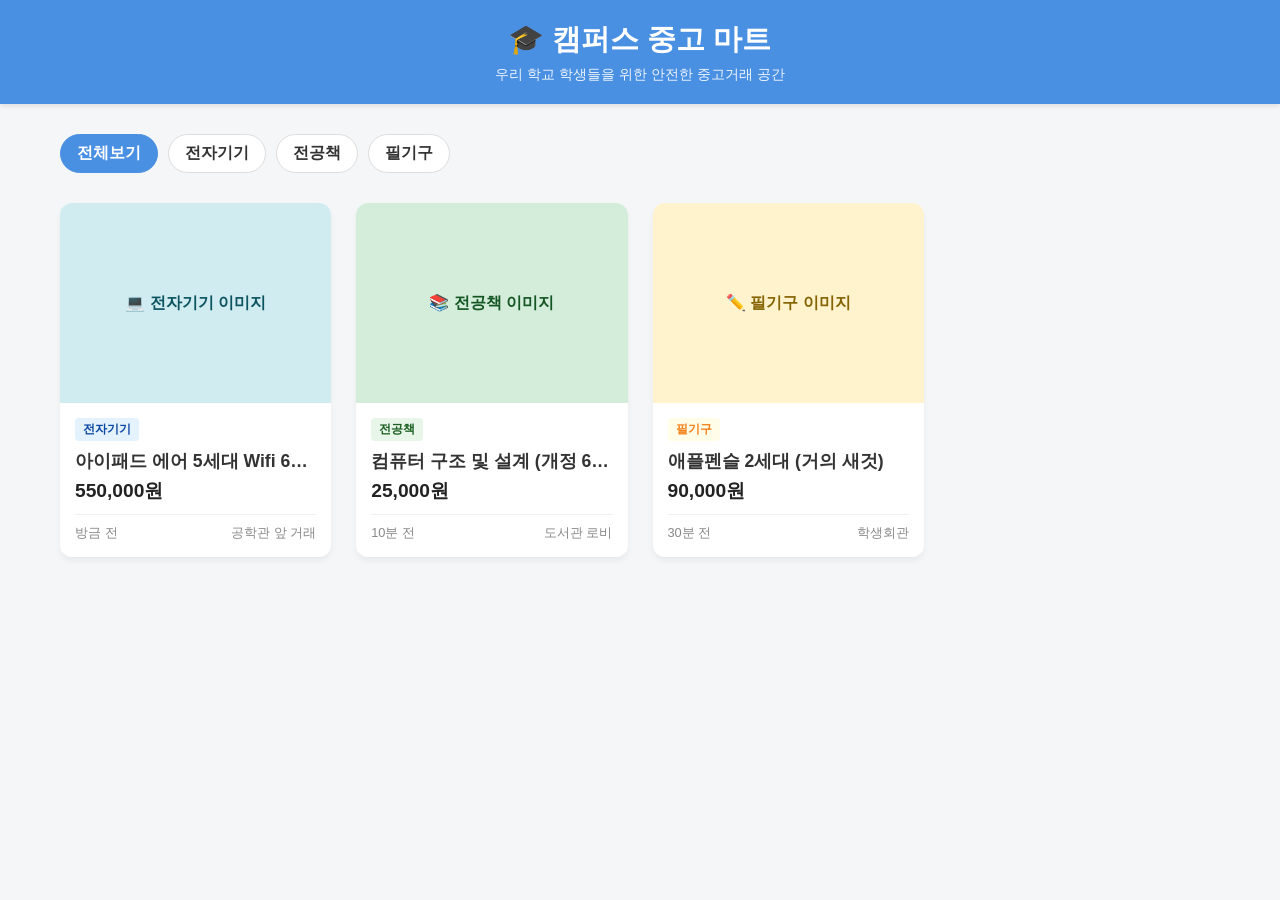
==== index.html @ 8ae3e101 "기본 프로젝트 파일 구조 생성" ====
<!DOCTYPE html>
<html lang="ko">
<head>
  <meta charset="UTF-8">
  <meta name="viewport" content="width=device-width, initial-scale=1.0">
  <title>캠퍼스 중고 마트</title>
  <link rel="stylesheet" href="css/style.css">
</head>
<body>

  <header>
    <h1>🎓 캠퍼스 중고 마트</h1>
    <p>우리 학교 학생들을 위한 안전한 중고거래 공간</p>
  </header>

  <div class="container">
    <div class="category-tabs">
      <div class="tab active">전체보기</div>
      <div class="tab">전자기기</div>
      <div class="tab">전공책</div>
      <div class="tab">필기구</div>
    </div>

    <div class="product-grid">
      <div class="product-card" data-category="전자기기">
        <div class="product-image">💻 전자기기 이미지</div>
        <div class="product-info">
          <span class="category-badge badge-electronic">전자기기</span>
          <h3 class="product-title">아이패드 에어 5세대 Wifi 64GB</h3>
          <div class="product-price">550,000원</div>
          <div class="product-meta">
            <span>방금 전</span>
            <span>공학관 앞 거래</span>
          </div>
        </div>
      </div>

      <div class="product-card" data-category="전공책">
        <div class="product-image">📚 전공책 이미지</div>
        <div class="product-info">
          <span class="category-badge badge-book">전공책</span>
          <h3 class="product-title">컴퓨터 구조 및 설계 (개정 6판)</h3>
          <div class="product-price">25,000원</div>
          <div class="product-meta">
            <span>10분 전</span>
            <span>도서관 로비</span>
          </div>
        </div>
      </div>

      <div class="product-card" data-category="필기구">
        <div class="product-image">✏️ 필기구 이미지</div>
        <div class="product-info">
          <span class="category-badge badge-pencil">필기구</span>
          <h3 class="product-title">애플펜슬 2세대 (거의 새것)</h3>
          <div class="product-price">90,000원</div>
          <div class="product-meta">
            <span>30분 전</span>
            <span>학생회관</span>
          </div>
        </div>
      </div>
    </div>
  </div>

  <script src="js/posts.js"></script>
</body>
</html>
---- css/style.css ----
* {
  margin: 0;
  padding: 0;
  box-sizing: border-box;
  font-family: 'Segoe UI', Tahoma, Geneva, Verdana, sans-serif;
}

body {
  background-color: #f5f6f7;
  color: #333;
}

header {
  background-color: #4A90E2;
  color: white;
  padding: 20px;
  text-align: center;
  box-shadow: 0 2px 5px rgba(0,0,0,0.1);
}

header h1 {
  font-size: 1.8rem;
  margin-bottom: 5px;
}

header p {
  font-size: 0.9rem;
  opacity: 0.9;
}

.container {
  max-width: 1200px;
  margin: 30px auto;
  padding: 0 20px;
}

.category-tabs {
  display: flex;
  gap: 10px;
  margin-bottom: 25px;
  overflow-x: auto;
  padding-bottom: 5px;
}

.tab {
  background-color: white;
  padding: 8px 16px;
  border-radius: 20px;
  border: 1px solid #ddd;
  font-weight: bold;
  cursor: pointer;
  white-space: nowrap;
  transition: all 0.2s;
}

.tab.active,
.tab:hover {
  background-color: #4A90E2;
  color: white;
  border-color: #4A90E2;
}

.product-grid {
  display: grid;
  grid-template-columns: repeat(auto-fill, minmax(250px, 1fr));
  gap: 25px;
}

.product-card {
  background-color: white;
  border-radius: 12px;
  overflow: hidden;
  box-shadow: 0 4px 6px rgba(0,0,0,0.05);
  transition: transform 0.2s, box-shadow 0.2s;
  cursor: pointer;
}

.product-card:hover {
  transform: translateY(-5px);
  box-shadow: 0 8px 15px rgba(0,0,0,0.1);
}

.product-image {
  width: 100%;
  height: 200px;
  background-color: #e9ecef;
  display: flex;
  align-items: center;
  justify-content: center;
  color: #adb5bd;
  font-weight: bold;
}

.product-card[data-category="전자기기"] .product-image {
  background-color: #d1ecf1;
  color: #0c5460;
}

.product-card[data-category="전공책"] .product-image {
  background-color: #d4edda;
  color: #155724;
}

.product-card[data-category="필기구"] .product-image {
  background-color: #fff3cd;
  color: #856404;
}

.product-info {
  padding: 15px;
}

.category-badge {
  display: inline-block;
  font-size: 0.75rem;
  padding: 3px 8px;
  border-radius: 4px;
  margin-bottom: 8px;
  font-weight: bold;
}

.badge-electronic {
  background-color: #e3f2fd;
  color: #0d47a1;
}

.badge-book {
  background-color: #e8f5e9;
  color: #1b5e20;
}

.badge-pencil {
  background-color: #fffde7;
  color: #f57f17;
}

.product-title {
  font-size: 1.1rem;
  font-weight: 600;
  margin-bottom: 5px;
  overflow: hidden;
  text-overflow: ellipsis;
  white-space: nowrap;
}

.product-price {
  font-size: 1.2rem;
  font-weight: bold;
  color: #222;
  margin-bottom: 10px;
}

.product-meta {
  display: flex;
  justify-content: space-between;
  font-size: 0.8rem;
  color: #888;
  border-top: 1px solid #f0f0f0;
  padding-top: 10px;
}
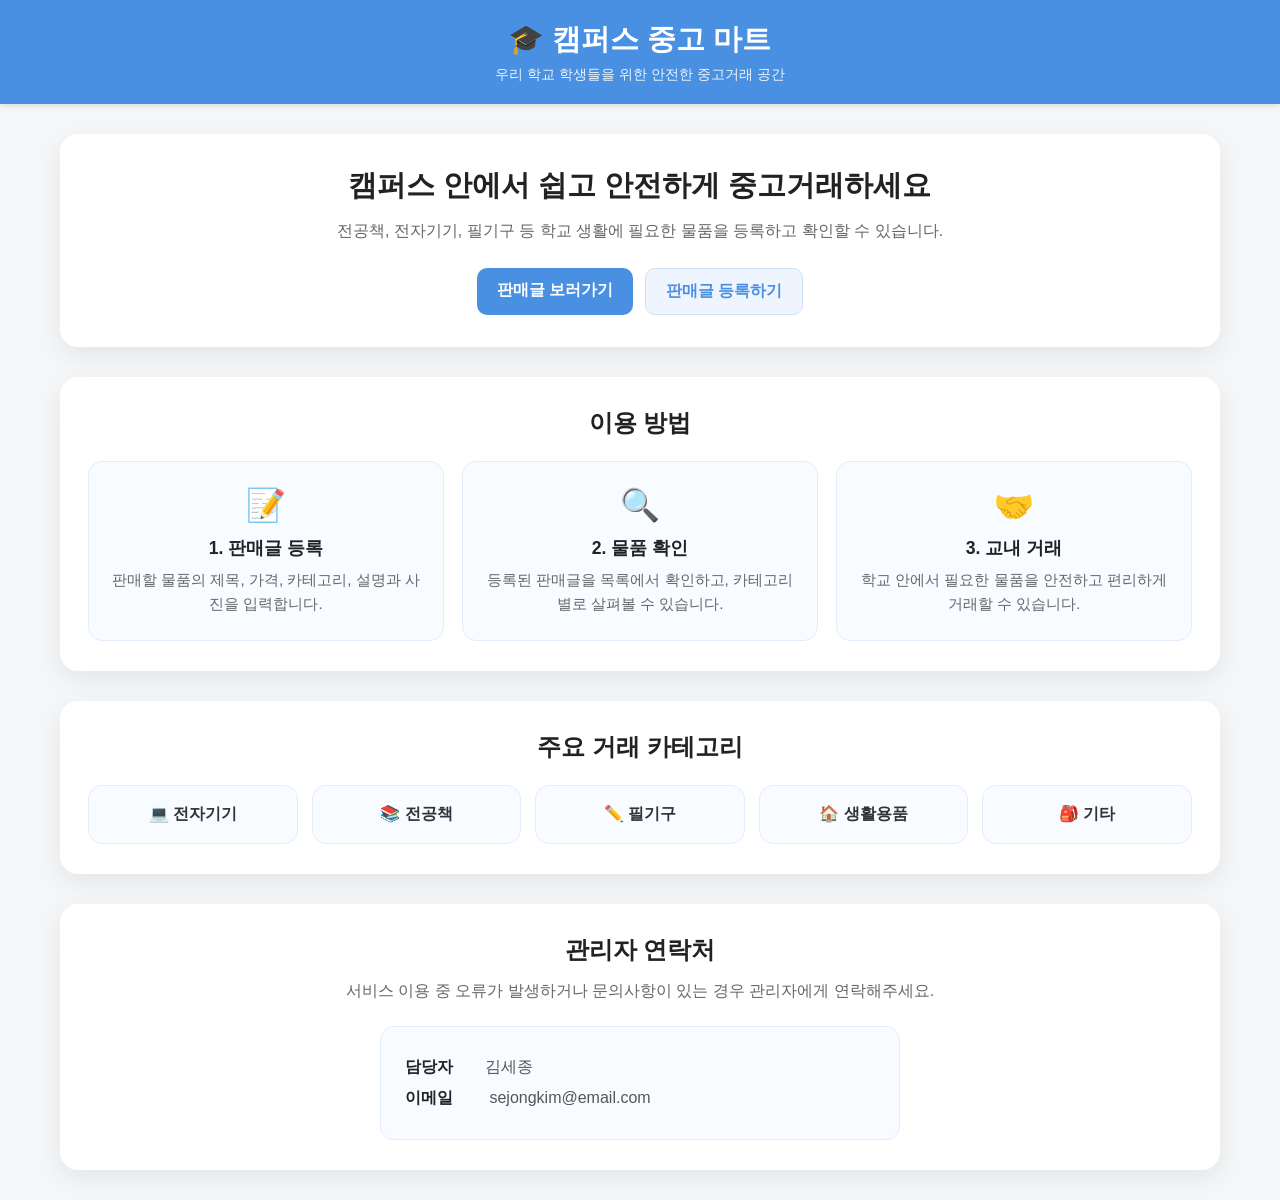
==== commit 8126e64f: "메인 홈페이지와 상품 등록 페이지 연결 및 메인 홈페이지 화면 개선" ====
--- a/index.html
+++ b/index.html
@@ -14,54 +14,64 @@
   </header>
 
   <div class="container">
-    <div class="category-tabs">
-      <div class="tab active">전체보기</div>
-      <div class="tab">전자기기</div>
-      <div class="tab">전공책</div>
-      <div class="tab">필기구</div>
+    <div class="main-intro">
+      <h2>캠퍼스 안에서 쉽고 안전하게 중고거래하세요</h2>
+      <p>
+        전공책, 전자기기, 필기구 등 학교 생활에 필요한 물품을 등록하고 확인할 수 있습니다.
+      </p>
+
+      <div class="main-buttons">
+        <a href="posts.html" class="main-btn primary-btn">판매글 보러가기</a>
+        <a href="post-new.html" class="main-btn secondary-btn">판매글 등록하기</a>
+      </div>
     </div>
+     <section class="guide-section">
+    <h2>이용 방법</h2>
 
-    <div class="product-grid">
-      <div class="product-card" data-category="전자기기">
-        <div class="product-image">💻 전자기기 이미지</div>
-        <div class="product-info">
-          <span class="category-badge badge-electronic">전자기기</span>
-          <h3 class="product-title">아이패드 에어 5세대 Wifi 64GB</h3>
-          <div class="product-price">550,000원</div>
-          <div class="product-meta">
-            <span>방금 전</span>
-            <span>공학관 앞 거래</span>
-          </div>
-        </div>
+    <div class="guide-grid">
+      <div class="guide-card">
+        <div class="guide-icon">📝</div>
+        <h3>1. 판매글 등록</h3>
+        <p>판매할 물품의 제목, 가격, 카테고리, 설명과 사진을 입력합니다.</p>
       </div>
 
-      <div class="product-card" data-category="전공책">
-        <div class="product-image">📚 전공책 이미지</div>
-        <div class="product-info">
-          <span class="category-badge badge-book">전공책</span>
-          <h3 class="product-title">컴퓨터 구조 및 설계 (개정 6판)</h3>
-          <div class="product-price">25,000원</div>
-          <div class="product-meta">
-            <span>10분 전</span>
-            <span>도서관 로비</span>
-          </div>
-        </div>
+      <div class="guide-card">
+        <div class="guide-icon">🔍</div>
+        <h3>2. 물품 확인</h3>
+        <p>등록된 판매글을 목록에서 확인하고, 카테고리별로 살펴볼 수 있습니다.</p>
       </div>
 
-      <div class="product-card" data-category="필기구">
-        <div class="product-image">✏️ 필기구 이미지</div>
-        <div class="product-info">
-          <span class="category-badge badge-pencil">필기구</span>
-          <h3 class="product-title">애플펜슬 2세대 (거의 새것)</h3>
-          <div class="product-price">90,000원</div>
-          <div class="product-meta">
-            <span>30분 전</span>
-            <span>학생회관</span>
-          </div>
-        </div>
+      <div class="guide-card">
+        <div class="guide-icon">🤝</div>
+        <h3>3. 교내 거래</h3>
+        <p>학교 안에서 필요한 물품을 안전하고 편리하게 거래할 수 있습니다.</p>
       </div>
     </div>
+  </section>
+
+  <div class="category-info-section">
+    <h2>주요 거래 카테고리</h2>
+
+    <div class="category-info-grid">
+      <div class="category-info-card">💻 전자기기</div>
+      <div class="category-info-card">📚 전공책</div>
+      <div class="category-info-card">✏️ 필기구</div>
+      <div class="category-info-card">🏠 생활용품</div>
+      <div class="category-info-card">🎒 기타</div>
+    </div>
   </div>
+  <section class="contact-section">
+  <h2>관리자 연락처</h2>
+  <p>
+    서비스 이용 중 오류가 발생하거나 문의사항이 있는 경우 관리자에게 연락해주세요.
+  </p>
+
+  <div class="contact-box">
+    <p><strong>담당자</strong>김세종</p>
+    <p><strong>이메일</strong> sejongkim@email.com</p>
+  </div>
+</section>
+</div>  
 
   <script src="js/posts.js"></script>
 </body>
--- a/css/style.css
+++ b/css/style.css
@@ -157,4 +157,533 @@
   color: #888;
   border-top: 1px solid #f0f0f0;
   padding-top: 10px;
+}
+
+/* ===== 판매글 목록 상단 영역 ===== */
+
+.product-img {
+  width: 100%;
+  height: 100%;
+  object-fit: cover;
+}
+
+.detail-img {
+  width: 100%;
+  height: 100%;
+  object-fit: cover;
+  border-radius: 16px;
+}
+
+.page-top {
+  display: flex;
+  justify-content: space-between;
+  align-items: center;
+  margin-bottom: 28px;
+  padding: 22px 24px;
+  background-color: white;
+  border-radius: 16px;
+  box-shadow: 0 6px 18px rgba(0,0,0,0.06);
+}
+
+.page-top h2 {
+  font-size: 1.6rem;
+  color: #222;
+}
+
+.write-btn {
+  display: inline-block;
+  background-color: #4A90E2;
+  color: white;
+  padding: 11px 18px;
+  border-radius: 10px;
+  text-decoration: none;
+  font-weight: bold;
+  transition: background-color 0.2s, transform 0.2s;
+}
+
+.write-btn:hover {
+  background-color: #357ABD;
+  transform: translateY(-2px);
+}
+
+/* ===== 메인 페이지 소개 영역 ===== */
+
+.main-intro {
+  margin-bottom: 30px;
+  padding: 32px 28px;
+  background-color: white;
+  border-radius: 18px;
+  text-align: center;
+  box-shadow: 0 8px 24px rgba(0,0,0,0.07);
+}
+
+.main-intro h2 {
+  margin-bottom: 12px;
+  font-size: 1.8rem;
+  color: #222;
+}
+
+.main-intro p {
+  margin-bottom: 24px;
+  color: #666;
+  line-height: 1.6;
+}
+
+.main-buttons {
+  display: flex;
+  justify-content: center;
+  gap: 12px;
+  flex-wrap: wrap;
+}
+
+.main-btn {
+  display: inline-block;
+  padding: 12px 20px;
+  border-radius: 10px;
+  text-decoration: none;
+  font-weight: bold;
+  transition: background-color 0.2s, transform 0.2s;
+}
+
+.primary-btn {
+  background-color: #4A90E2;
+  color: white;
+}
+
+.primary-btn:hover {
+  background-color: #357ABD;
+  transform: translateY(-2px);
+}
+
+.secondary-btn {
+  background-color: #eef5ff;
+  color: #4A90E2;
+  border: 1px solid #cfe0f7;
+}
+
+.secondary-btn:hover {
+  background-color: #dcecff;
+  transform: translateY(-2px);
+}
+
+@media (max-width: 768px) {
+  .main-buttons {
+    flex-direction: column;
+  }
+
+  .main-btn {
+    width: 100%;
+  }
+}
+
+/* ===== 메인 페이지 이용 방법 영역 ===== */
+
+.guide-section,
+.category-info-section {
+  margin-top: 30px;
+  padding: 30px 28px;
+  background-color: white;
+  border-radius: 18px;
+  box-shadow: 0 8px 24px rgba(0,0,0,0.07);
+}
+
+.guide-section h2,
+.category-info-section h2 {
+  margin-bottom: 22px;
+  text-align: center;
+  font-size: 1.5rem;
+  color: #222;
+}
+
+.guide-grid {
+  display: grid;
+  grid-template-columns: repeat(3, 1fr);
+  gap: 18px;
+}
+
+.guide-card {
+  padding: 24px 18px;
+  text-align: center;
+  background-color: #f8fbff;
+  border: 1px solid #e3edf9;
+  border-radius: 14px;
+}
+
+.guide-icon {
+  margin-bottom: 12px;
+  font-size: 2rem;
+}
+
+.guide-card h3 {
+  margin-bottom: 8px;
+  font-size: 1.1rem;
+  color: #222;
+}
+
+.guide-card p {
+  color: #666;
+  font-size: 0.95rem;
+  line-height: 1.6;
+}
+
+.category-info-grid {
+  display: grid;
+  grid-template-columns: repeat(auto-fit, minmax(160px, 1fr));
+  gap: 14px;
+}
+
+.category-info-card {
+  padding: 18px 14px;
+  text-align: center;
+  background-color: #f8fbff;
+  border: 1px solid #e3edf9;
+  border-radius: 14px;
+  font-weight: bold;
+  color: #333;
+}
+
+@media (max-width: 768px) {
+  .guide-grid {
+    grid-template-columns: 1fr;
+  }
+}
+
+/* ===== 메인 페이지 특징 영역 ===== */
+
+.feature-section {
+  margin-top: 30px;
+  padding: 30px 28px;
+  background-color: white;
+  border-radius: 18px;
+  box-shadow: 0 8px 24px rgba(0,0,0,0.07);
+}
+
+.feature-section h2 {
+  margin-bottom: 22px;
+  text-align: center;
+  font-size: 1.5rem;
+  color: #222;
+}
+
+.feature-grid {
+  display: grid;
+  grid-template-columns: repeat(3, 1fr);
+  gap: 18px;
+}
+
+.feature-card {
+  padding: 22px 18px;
+  background-color: #f8fbff;
+  border: 1px solid #e3edf9;
+  border-radius: 14px;
+}
+
+.feature-card h3 {
+  margin-bottom: 10px;
+  font-size: 1.1rem;
+  color: #222;
+}
+
+.feature-card p {
+  color: #666;
+  font-size: 0.95rem;
+  line-height: 1.6;
+}
+
+/* ===== 관리자 연락처 영역 ===== */
+
+.contact-section {
+  margin-top: 30px;
+  padding: 30px 28px;
+  background-color: white;
+  border-radius: 18px;
+  box-shadow: 0 8px 24px rgba(0,0,0,0.07);
+  text-align: center;
+}
+
+.contact-section h2 {
+  margin-bottom: 12px;
+  font-size: 1.5rem;
+  color: #222;
+}
+
+.contact-section > p {
+  margin-bottom: 22px;
+  color: #666;
+  line-height: 1.6;
+}
+
+.contact-box {
+  max-width: 520px;
+  margin: 0 auto;
+  padding: 20px 24px;
+  background-color: #f8fbff;
+  border: 1px solid #e3edf9;
+  border-radius: 14px;
+  text-align: left;
+}
+
+.contact-box p {
+  margin: 10px 0;
+  color: #555;
+}
+
+.contact-box strong {
+  display: inline-block;
+  min-width: 80px;
+  color: #222;
+}
+
+/* ===== 판매글 등록 / 수정 폼 ===== */
+
+.form-box {
+  max-width: 720px;
+  margin: 0 auto;
+  background-color: white;
+  padding: 34px;
+  border-radius: 18px;
+  box-shadow: 0 8px 24px rgba(0,0,0,0.08);
+}
+
+.form-box h2 {
+  margin-bottom: 24px;
+  font-size: 1.6rem;
+  color: #222;
+}
+
+.form-box label {
+  display: block;
+  margin: 16px 0 7px;
+  font-weight: bold;
+  color: #333;
+}
+
+.form-box input,
+.form-box select,
+.form-box textarea {
+  width: 100%;
+  padding: 13px 14px;
+  border: 1px solid #d8dee6;
+  border-radius: 10px;
+  font-size: 1rem;
+  background-color: #fbfcfd;
+  transition: border-color 0.2s, box-shadow 0.2s, background-color 0.2s;
+}
+
+.form-box input:focus,
+.form-box select:focus,
+.form-box textarea:focus {
+  outline: none;
+  border-color: #4A90E2;
+  box-shadow: 0 0 0 3px rgba(74,144,226,0.14);
+  background-color: white;
+}
+
+.form-box textarea {
+  resize: vertical;
+  min-height: 140px;
+}
+
+.submit-btn,
+.cancel-btn,
+.delete-btn {
+  margin-top: 22px;
+  padding: 11px 18px;
+  border: none;
+  border-radius: 10px;
+  font-weight: bold;
+  cursor: pointer;
+  transition: background-color 0.2s, transform 0.2s;
+}
+
+.submit-btn {
+  background-color: #4A90E2;
+  color: white;
+}
+
+.submit-btn:hover {
+  background-color: #357ABD;
+  transform: translateY(-2px);
+}
+
+.cancel-btn {
+  background-color: #e9ecef;
+  color: #333;
+}
+
+.cancel-btn:hover {
+  background-color: #d8dde2;
+}
+
+.delete-btn {
+  background-color: #e74c3c;
+  color: white;
+}
+
+.delete-btn:hover {
+  background-color: #c0392b;
+  transform: translateY(-2px);
+}
+
+.back-link {
+  display: inline-block;
+  margin-top: 22px;
+  color: #4A90E2;
+  text-decoration: none;
+  font-weight: bold;
+}
+
+.back-link:hover {
+  text-decoration: underline;
+}
+
+/* ===== 판매글 목록 상태 표시 ===== */
+
+.empty-message {
+  grid-column: 1 / -1;
+  background-color: white;
+  padding: 56px 24px;
+  text-align: center;
+  color: #777;
+  border-radius: 16px;
+  border: 1px dashed #ccd6e0;
+  font-size: 1rem;
+}
+
+.status-badge {
+  display: inline-block;
+  font-size: 0.75rem;
+  padding: 3px 8px;
+  border-radius: 999px;
+  margin-left: 6px;
+  margin-bottom: 8px;
+  font-weight: bold;
+  background-color: #f1f3f5;
+  color: #555;
+}
+
+.badge-etc {
+  background-color: #f3e5f5;
+  color: #6a1b9a;
+}
+
+/* ===== 판매글 상세 페이지 ===== */
+
+.detail-box {
+  display: grid;
+  grid-template-columns: 1fr 1.15fr;
+  gap: 34px;
+  background-color: white;
+  padding: 34px;
+  border-radius: 18px;
+  box-shadow: 0 8px 24px rgba(0,0,0,0.08);
+}
+
+.detail-image {
+  min-height: 360px;
+  background: linear-gradient(135deg, #eaf3ff, #f5f8fc);
+  display: flex;
+  align-items: center;
+  justify-content: center;
+  color: #8a98a8;
+  font-weight: bold;
+  border-radius: 16px;
+  font-size: 1.1rem;
+  overflow: hidden;
+}
+
+.detail-info h2 {
+  margin: 18px 0 10px;
+  font-size: 2rem;
+  line-height: 1.35;
+  color: #222;
+}
+
+.detail-price {
+  font-size: 1.8rem;
+  font-weight: bold;
+  color: #111;
+  margin-bottom: 24px;
+}
+
+.detail-info p {
+  margin: 9px 0;
+  color: #555;
+}
+
+.detail-info strong {
+  display: inline-block;
+  min-width: 70px;
+  color: #222;
+}
+
+.detail-description {
+  margin-top: 26px;
+  padding-top: 22px;
+  border-top: 1px solid #edf0f3;
+}
+
+.detail-description h3 {
+  margin-bottom: 12px;
+  font-size: 1.2rem;
+}
+
+.detail-description p {
+  line-height: 1.7;
+  white-space: pre-wrap;
+}
+
+.detail-buttons {
+  margin-top: 28px;
+  display: flex;
+  gap: 10px;
+  align-items: center;
+  flex-wrap: wrap;
+}
+
+.hidden {
+  display: none;
+}
+
+/* ===== 반응형 ===== */
+
+@media (max-width: 768px) {
+  .detail-box {
+    grid-template-columns: 1fr;
+    padding: 24px;
+  }
+
+  .detail-image {
+    min-height: 240px;
+  }
+
+  .page-top {
+    flex-direction: column;
+    align-items: flex-start;
+    gap: 14px;
+  }
+
+  .write-btn {
+    width: 100%;
+    text-align: center;
+  }
+
+  .form-box {
+    padding: 24px;
+  }
+
+  .submit-btn,
+  .cancel-btn,
+  .delete-btn {
+    width: 100%;
+  }
+
+  .detail-buttons {
+    flex-direction: column;
+    align-items: stretch;
+  }
+
+  .detail-buttons .back-link {
+    text-align: center;
+  }
 }
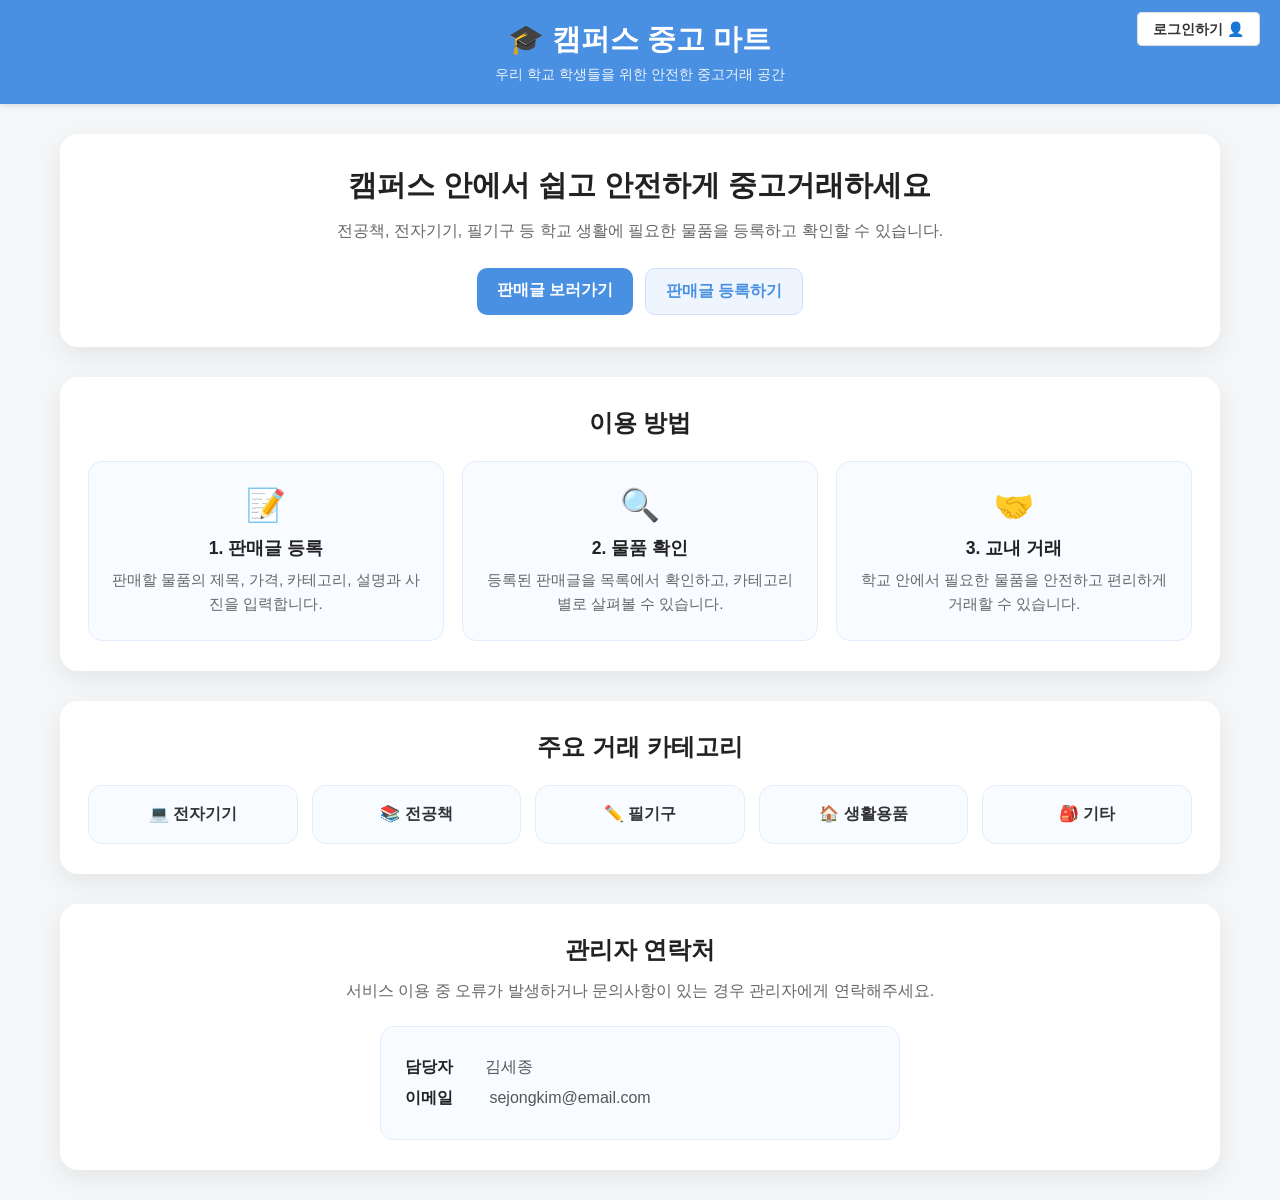
==== commit d1e5adc1: "add_login button" ====
--- a/index.html
+++ b/index.html
@@ -8,14 +8,17 @@
 </head>
 <body>
 
-  <header>
+  <header style="position: relative;">
+    <div style="position: absolute; top: 20px; right: 20px;">
+      <a href="login.html" style="text-decoration: none; color: #333; font-weight: bold; background: #fff; padding: 8px 15px; border-radius: 5px; border: 1px solid #ddd; font-size: 14px;">로그인하기 👤</a>
+    </div>
+
     <h1>🎓 캠퍼스 중고 마트</h1>
     <p>우리 학교 학생들을 위한 안전한 중고거래 공간</p>
   </header>
 
   <div class="container">
-    <div class="main-intro">
-      <h2>캠퍼스 안에서 쉽고 안전하게 중고거래하세요</h2>
+    <div class="main-intro">   <h2>캠퍼스 안에서 쉽고 안전하게 중고거래하세요</h2>
       <p>
         전공책, 전자기기, 필기구 등 학교 생활에 필요한 물품을 등록하고 확인할 수 있습니다.
       </p>
@@ -25,8 +28,7 @@
         <a href="post-new.html" class="main-btn secondary-btn">판매글 등록하기</a>
       </div>
     </div>
-     <section class="guide-section">
-    <h2>이용 방법</h2>
+     <section class="guide-section">  <h2>이용 방법</h2>
 
     <div class="guide-grid">
       <div class="guide-card">
@@ -49,7 +51,7 @@
     </div>
   </section>
 
-  <div class="category-info-section">
+   <div class="category-info-section"> 
     <h2>주요 거래 카테고리</h2>
 
     <div class="category-info-grid">
@@ -60,6 +62,7 @@
       <div class="category-info-card">🎒 기타</div>
     </div>
   </div>
+
   <section class="contact-section">
   <h2>관리자 연락처</h2>
   <p>
--- a/css/style.css
+++ b/css/style.css
@@ -686,4 +686,44 @@
   .detail-buttons .back-link {
     text-align: center;
   }
+}
+
+/* 검색창 컨테이너 */
+.search-container {
+  display: flex;
+  justify-content: center;
+  margin: 20px 0;
+  gap: 10px;
+}
+
+/* 검색 입력 필드 */
+#searchInput {
+  width: 100%;
+  max-width: 400px;
+  padding: 12px 16px;
+  font-size: 14px;
+  border: 1px solid #ddd;
+  border-radius: 25px; /* 카테고리 탭처럼 둥글게 */
+  outline: none;
+  transition: border-color 0.3s;
+}
+
+#searchInput:focus {
+  border-color: #4a90e2; /* 포커스 시 강조 컬러 */
+}
+
+/* 검색 버튼 */
+#searchBtn {
+  padding: 0 20px;
+  font-size: 14px;
+  background-color: #4a90e2;
+  color: white;
+  border: none;
+  border-radius: 25px;
+  cursor: pointer;
+  transition: background-color 0.3s;
+}
+
+#searchBtn:hover {
+  background-color: #357abd;
 }
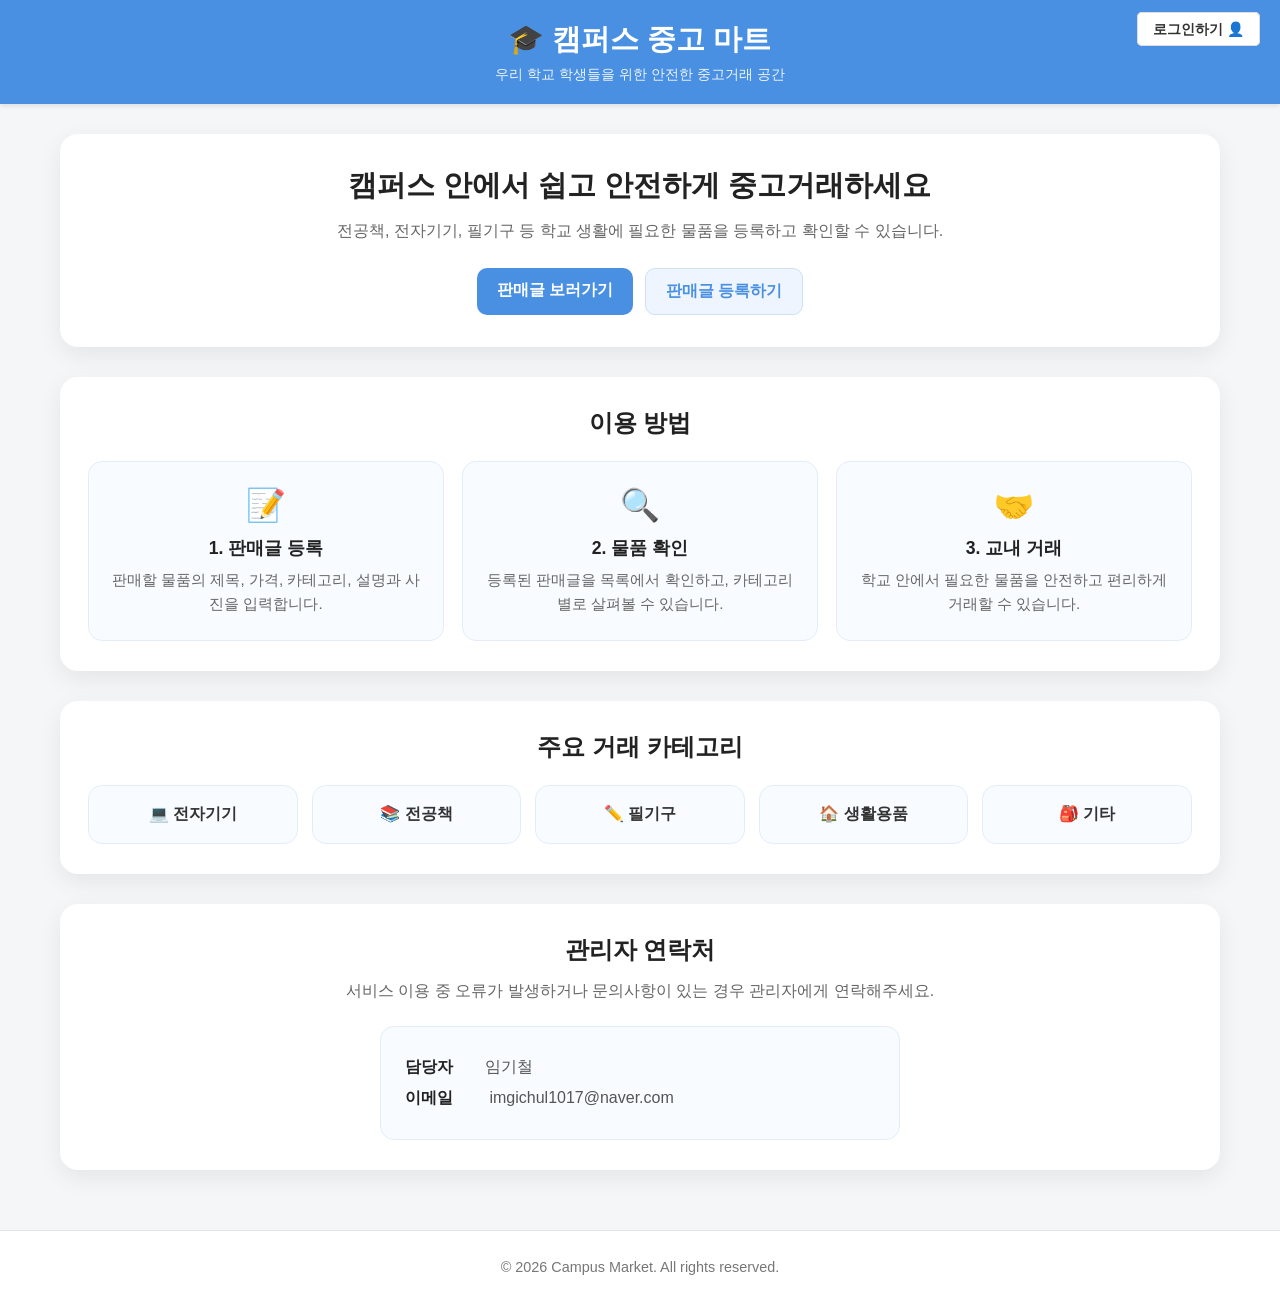
==== commit 464bdadc: "issue 해결: 가격 단위 조정 및 copyright 문구 추가" ====
--- a/index.html
+++ b/index.html
@@ -70,12 +70,17 @@
   </p>
 
   <div class="contact-box">
-    <p><strong>담당자</strong>김세종</p>
-    <p><strong>이메일</strong> sejongkim@email.com</p>
+    <p><strong>담당자</strong>임기철</p>
+    <p><strong>이메일</strong> imgichul1017@naver.com</p>
   </div>
 </section>
 </div>  
 
+  <footer class="footer">
+    <p>© 2026 Campus Market. All rights reserved.</p>
+  </footer>
+
   <script src="js/posts.js"></script>
+  <script src="js/auth.js"></script>
 </body>
 </html>
--- a/css/style.css
+++ b/css/style.css
@@ -645,6 +645,22 @@
   display: none;
 }
 
+/* ===== Footer ===== */
+
+.footer {
+  margin-top: 60px;
+  padding: 24px 20px;
+  text-align: center;
+  color: #777;
+  background-color: white;
+  border-top: 1px solid #e5e5e5;
+}
+
+.footer p {
+  margin: 4px 0;
+  font-size: 0.9rem;
+}
+
 /* ===== 반응형 ===== */
 
 @media (max-width: 768px) {
@@ -726,4 +742,175 @@
 
 #searchBtn:hover {
   background-color: #357abd;
+}
+
+/* 검색창 전체 컨테이너 정렬 */
+.search-container {
+  display: flex;
+  justify-content: center;
+  margin: 20px 0;
+}
+
+/* 검색창+버튼들을 한 줄로 묶어주는 박스 */
+.search-box {
+  display: flex;
+  align-items: center;
+  gap: 10px; /* 요소 사이의 간격 균일하게 */
+  width: 100%;
+  max-width: 600px; /* 버튼이 추가되었으므로 전체 가로폭을 조금 넓힘 */
+}
+
+/* 검색 입력 필드 */
+#searchInput {
+  flex: 1;
+  padding: 12px 16px;
+  font-size: 14px;
+  border: 1px solid #ddd;
+  border-radius: 25px;
+  outline: none;
+  box-sizing: border-box;
+}
+
+/* 파란색 검색 버튼 */
+#searchBtn {
+  padding: 12px 20px; /* 입력창과 높이를 똑같이 맞춤 */
+  font-size: 14px;
+  background-color: #4a90e2;
+  color: white;
+  border: none;
+  border-radius: 25px;
+  cursor: pointer;
+  white-space: nowrap; /* 텍스트가 줄바꿈되지 않도록 고정 */
+}
+
+#searchBtn:hover {
+  background-color: #357abd;
+}
+
+/* 🛠️ 흰색 상세 검색 버튼 (검색 버튼과 동일한 크기/높이/둥글기) */
+.filter-toggle-btn {
+  padding: 12px 20px; /* 검색 버튼과 완벽히 동일한 크기 지정 */
+  font-size: 14px;
+  background-color: white;
+  color: #333;
+  border: 1px solid #ddd; /* 흰색 버튼이므로 테두리 부여 */
+  border-radius: 25px;
+  cursor: pointer;
+  white-space: nowrap;
+  box-sizing: border-box;
+}
+
+.filter-toggle-btn:hover {
+  background-color: #f5f5f5;
+  border-color: #b9b9b9;
+}
+
+/* --- 아래는 상세 패널 스타일 --- */
+.filter-panel {
+  background-color: white;
+  border: 1px solid #e0e0e0;
+  border-radius: 12px;
+  padding: 20px;
+  margin: 15px auto 25px auto;
+  max-width: 800px;
+  width: 100%; /* 부모 컨테이너 크기에 맞춤 */
+  box-shadow: 0 4px 6px rgba(0, 0, 0, 0.05);
+  box-sizing: border-box; /* 패딩이 박스 크기를 벗어나지 않도록 설정 */
+}
+
+.filter-panel.hidden {
+  display: none;
+}
+
+.filter-row {
+  display: flex;
+  flex-wrap: wrap;
+  gap: 20px;
+  margin-bottom: 15px;
+}
+
+.filter-group {
+  flex: 1;
+  min-width: 200px;
+  display: flex;
+  flex-direction: column;
+  gap: 8px;
+  box-sizing: border-box;
+}
+
+.filter-group label {
+  font-size: 13px;
+  font-weight: bold;
+  color: #666;
+}
+/* ⚡ 핵심 수정: padding이 가로폭(100%)을 터트리지 않도록 
+border-box 명시 */
+.filter-group select,
+.filter-group input {
+  width: 100%;
+  padding: 10px;
+  font-size: 14px;
+  border: 1px solid #ddd;
+  border-radius: 6px;
+  outline: none;
+  box-sizing: border-box; /* padding이 박스 크기를 벗어나지 않도록 설정 */
+}
+
+.range-inputs {
+  display: flex;
+  align-items: center;
+  gap: 8px;
+  width: 100%;
+}
+
+.range-inputs input {
+  flex: 1;         /* 부모 너비를 균등하게 반반씩 나눠 갖도록 설정 */
+  min-width: 0;    /* 브라우저 기본 width를 무시하고 flex가 지정한 크기에 맞춤 */
+  padding: 10px;
+  font-size: 14px;
+  border: 1px solid #ddd;
+  border-radius: 6px;
+  outline: none;
+  box-sizing: border-box; /* ⚡ 패딩과 테두리가 input 너비에 포함되도록 설정 */
+}
+.range-inputs span {
+  color: #999;
+  flex-shrink: 0; /* ~ 기호가 찌그러지지 않도록 고정 */
+}
+
+.filter-actions {
+  display: flex;
+  justify-content: flex-end;
+  gap: 10px;
+  border-top: 1px solid #f0f0f0;
+  padding-top: 15px;
+}
+
+.filter-actions button {
+  padding: 8px 16px;
+  font-size: 13px;
+  border-radius: 6px;
+  cursor: pointer;
+  border: none;
+}
+
+.reset-btn {
+  background-color: #f5f5f5;
+  color: #666;
+}
+
+.apply-btn {
+  background-color: #4a90e2;
+  color: white;
+}
+
+/* input[type="number"]에서 기본 화살표 숨기기 */
+.range-inputs input::-webkit-outer-spin-button,
+.range-inputs input::-webkit-inner-spin-button {
+  -webkit-appearance: none;
+  margin: 0;
+}
+/* 파이어폭스용 브라우저 대응 */
+.range-inputs input[type="number"] {
+  -moz-appearance: textfield;
 }
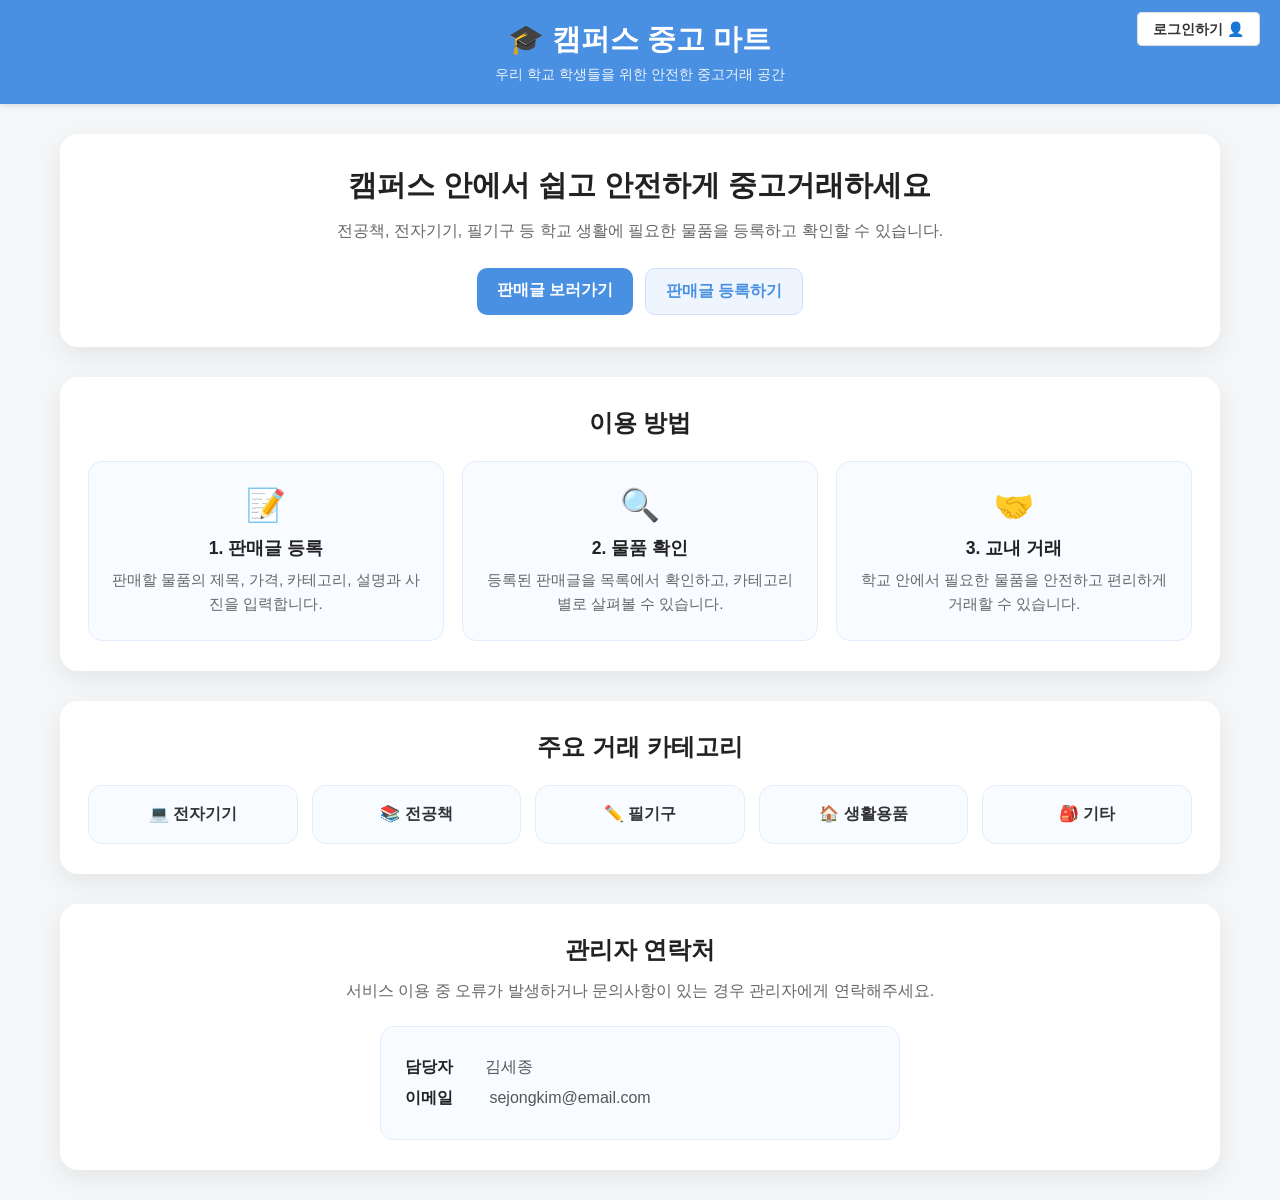
==== commit a71e8cc0: "index파일에 auth.js 경로 추가" ====
--- a/index.html
+++ b/index.html
@@ -9,7 +9,7 @@
 <body>
 
   <header style="position: relative;">
-    <div style="position: absolute; top: 20px; right: 20px;">
+    <div id="authArea" style="position: absolute; top: 20px; right: 20px;">
       <a href="login.html" style="text-decoration: none; color: #333; font-weight: bold; background: #fff; padding: 8px 15px; border-radius: 5px; border: 1px solid #ddd; font-size: 14px;">로그인하기 👤</a>
     </div>
 
@@ -18,7 +18,8 @@
   </header>
 
   <div class="container">
-    <div class="main-intro">   <h2>캠퍼스 안에서 쉽고 안전하게 중고거래하세요</h2>
+    <div class="main-intro">
+      <h2>캠퍼스 안에서 쉽고 안전하게 중고거래하세요</h2>
       <p>
         전공책, 전자기기, 필기구 등 학교 생활에 필요한 물품을 등록하고 확인할 수 있습니다.
       </p>
@@ -28,59 +29,54 @@
         <a href="post-new.html" class="main-btn secondary-btn">판매글 등록하기</a>
       </div>
     </div>
-     <section class="guide-section">  <h2>이용 방법</h2>
+    
+    <section class="guide-section">
+      <h2>이용 방법</h2>
+      <div class="guide-grid">
+        <div class="guide-card">
+          <div class="guide-icon">📝</div>
+          <h3>1. 판매글 등록</h3>
+          <p>판매할 물품의 제목, 가격, 카테고리, 설명과 사진을 입력합니다.</p>
+        </div>
 
-    <div class="guide-grid">
-      <div class="guide-card">
-        <div class="guide-icon">📝</div>
-        <h3>1. 판매글 등록</h3>
-        <p>판매할 물품의 제목, 가격, 카테고리, 설명과 사진을 입력합니다.</p>
+        <div class="guide-card">
+          <div class="guide-icon">🔍</div>
+          <h3>2. 물품 확인</h3>
+          <p>등록된 판매글을 목록에서 확인하고, 카테고리별로 살펴볼 수 있습니다.</p>
+        </div>
+
+        <div class="guide-card">
+          <div class="guide-icon">🤝</div>
+          <h3>3. 교내 거래</h3>
+          <p>학교 안에서 필요한 물품을 안전하고 편리하게 거래할 수 있습니다.</p>
+        </div>
       </div>
+    </section>
 
-      <div class="guide-card">
-        <div class="guide-icon">🔍</div>
-        <h3>2. 물품 확인</h3>
-        <p>등록된 판매글을 목록에서 확인하고, 카테고리별로 살펴볼 수 있습니다.</p>
-      </div>
-
-      <div class="guide-card">
-        <div class="guide-icon">🤝</div>
-        <h3>3. 교내 거래</h3>
-        <p>학교 안에서 필요한 물품을 안전하고 편리하게 거래할 수 있습니다.</p>
+    <div class="category-info-section"> 
+      <h2>주요 거래 카테고리</h2>
+      <div class="category-info-grid">
+        <div class="category-info-card">💻 전자기기</div>
+        <div class="category-info-card">📚 전공책</div>
+        <div class="category-info-card">✏️ 필기구</div>
+        <div class="category-info-card">🏠 생활용품</div>
+        <div class="category-info-card">🎒 기타</div>
       </div>
     </div>
-  </section>
 
-   <div class="category-info-section"> 
-    <h2>주요 거래 카테고리</h2>
+    <section class="contact-section">
+      <h2>관리자 연락처</h2>
+      <p>
+        서비스 이용 중 오류가 발생하거나 문의사항이 있는 경우 관리자에게 연락해주세요.
+      </p>
+      <div class="contact-box">
+        <p><strong>담당자</strong>김세종</p>
+        <p><strong>이메일</strong> sejongkim@email.com</p>
+      </div>
+    </section>
+  </div>  
 
-    <div class="category-info-grid">
-      <div class="category-info-card">💻 전자기기</div>
-      <div class="category-info-card">📚 전공책</div>
-      <div class="category-info-card">✏️ 필기구</div>
-      <div class="category-info-card">🏠 생활용품</div>
-      <div class="category-info-card">🎒 기타</div>
-    </div>
-  </div>
-
-  <section class="contact-section">
-  <h2>관리자 연락처</h2>
-  <p>
-    서비스 이용 중 오류가 발생하거나 문의사항이 있는 경우 관리자에게 연락해주세요.
-  </p>
-
-  <div class="contact-box">
-    <p><strong>담당자</strong>임기철</p>
-    <p><strong>이메일</strong> imgichul1017@naver.com</p>
-  </div>
-</section>
-</div>  
-
-  <footer class="footer">
-    <p>© 2026 Campus Market. All rights reserved.</p>
-  </footer>
-
+  <script src="js/auth.js"></script>
   <script src="js/posts.js"></script>
-  <script src="js/auth.js"></script>
 </body>
 </html>
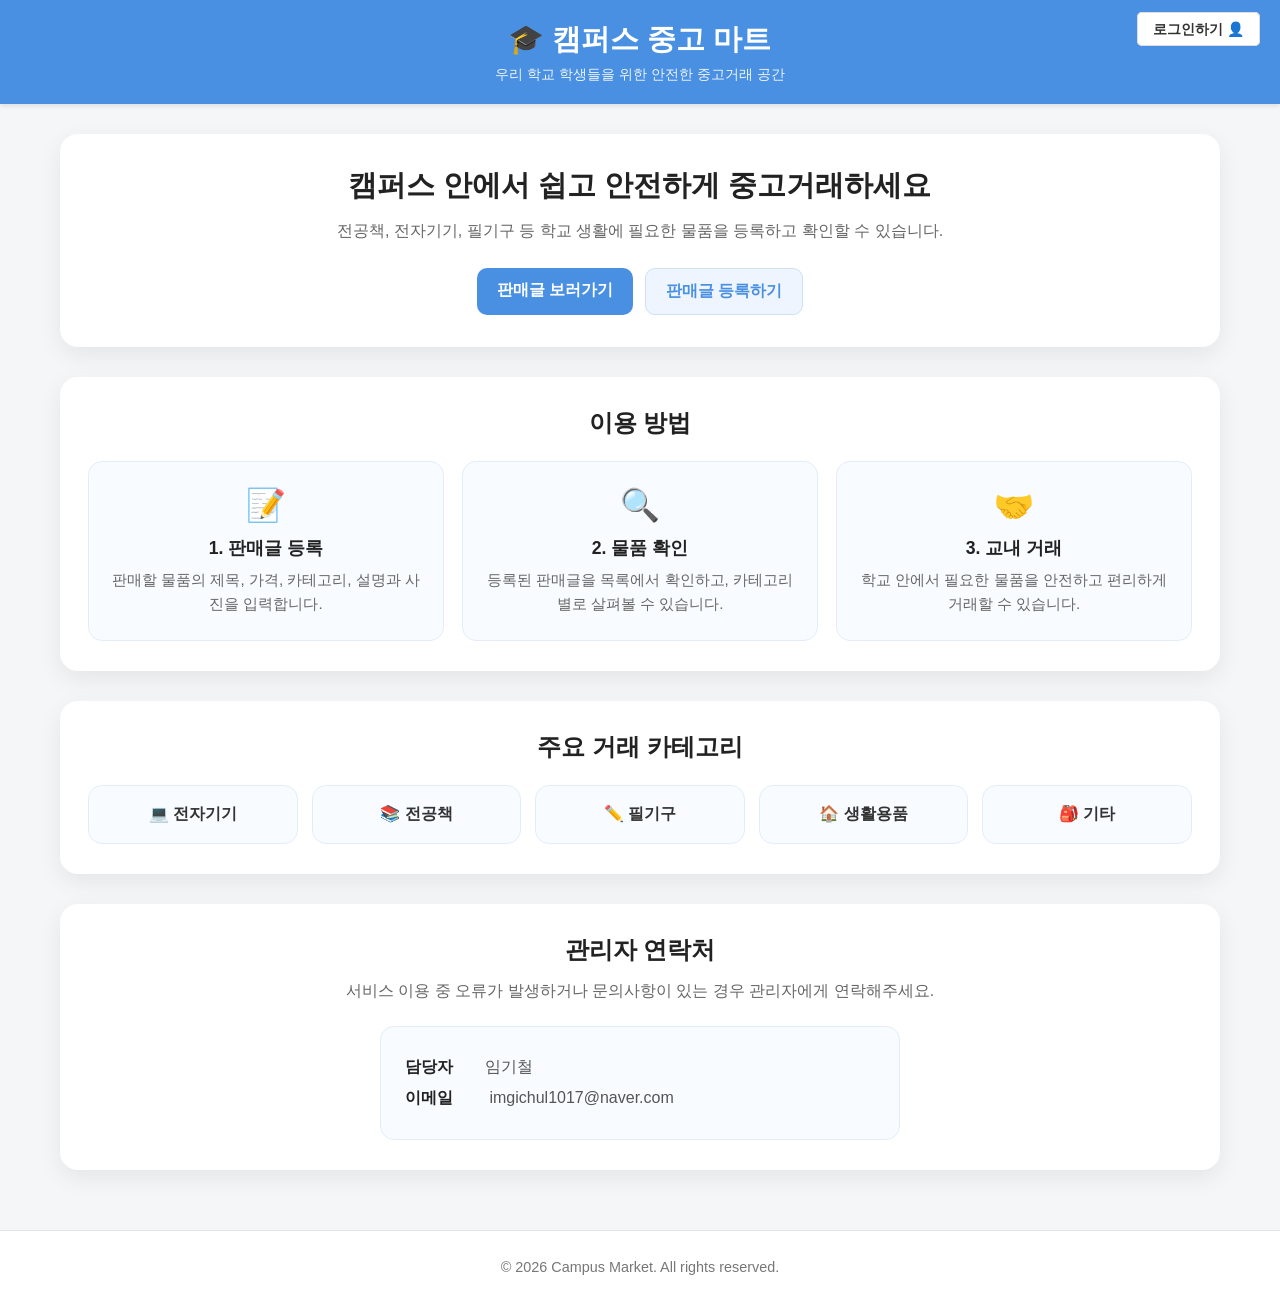
==== commit 67a24d35: "Merge branch 'main' into login" ====
--- a/index.html
+++ b/index.html
@@ -69,14 +69,19 @@
       <p>
         서비스 이용 중 오류가 발생하거나 문의사항이 있는 경우 관리자에게 연락해주세요.
       </p>
+
       <div class="contact-box">
-        <p><strong>담당자</strong>김세종</p>
-        <p><strong>이메일</strong> sejongkim@email.com</p>
+        <p><strong>담당자</strong>임기철</p>
+        <p><strong>이메일</strong> imgichul1017@naver.com</p>
       </div>
     </section>
   </div>  
 
+  <footer class="footer">
+    <p>© 2026 Campus Market. All rights reserved.</p>
+  </footer>
+
+  <script src="js/posts.js"></script>
   <script src="js/auth.js"></script>
-  <script src="js/posts.js"></script>
 </body>
 </html>
